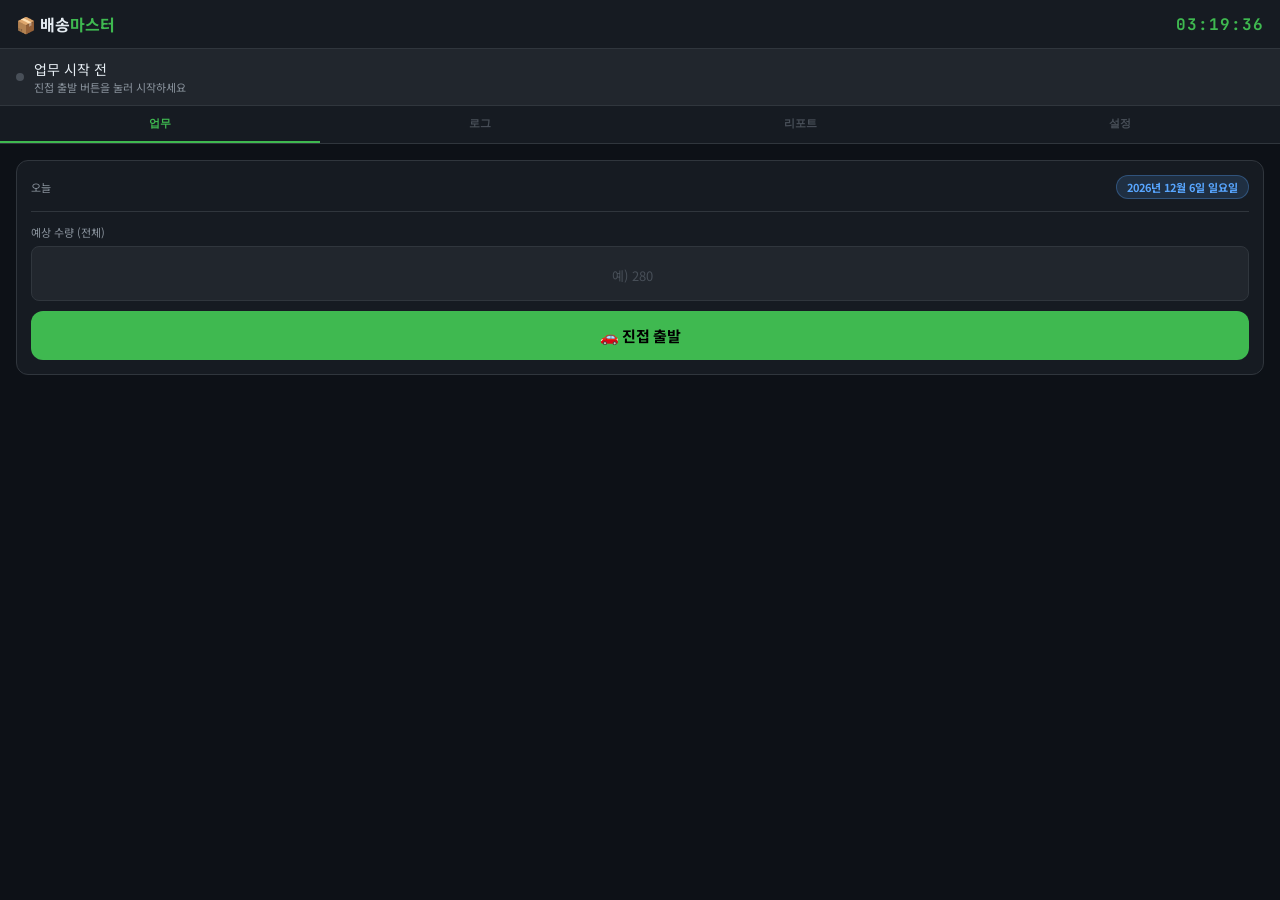
==== index.html @ 1170c0db "Add files via upload" ====
<!DOCTYPE html>
<html lang="ko">
<head>
<meta charset="UTF-8">
<meta name="viewport" content="width=device-width, initial-scale=1.0, user-scalable=no">
<meta name="apple-mobile-web-app-capable" content="yes">
<meta name="mobile-web-app-capable" content="yes">
<meta name="theme-color" content="#0d1117">
<title>배송 마스터</title>
<link rel="stylesheet" href="css/style.css">
<link rel="manifest" href="manifest.json">

</head>
<body>

<div id="app-header">
  <div class="app-title">📦 배송<span>마스터</span></div>
  <div id="live-clock">00:00:00</div>
</div>

<div id="status-bar">
  <div class="status-dot" id="sdot"></div>
  <div>
    <div id="stxt">업무 시작 전</div>
    <div id="ssub" style="font-size:11px;color:var(--text2);">진접 출발 버튼을 눌러 시작하세요</div>
  </div>
</div>

<div id="nav-tabs">
  <button class="nav-tab active" onclick="gotoPage('main')">업무</button>
  <button class="nav-tab" onclick="gotoPage('log')">로그</button>
  <button class="nav-tab" onclick="gotoPage('report')">리포트</button>
  <button class="nav-tab" onclick="gotoPage('settings')">설정</button>
</div>

<div id="content">

  <!-- MAIN -->
  <div class="page active" id="page-main">

    <!-- 출발 전 -->
    <div id="s-before" class="sec" style="padding-top:16px;">
      <div class="card">
        <div class="row"><span class="lbl">오늘</span><span id="today-txt" class="badge badge-blue"></span></div>
        <div class="divider"></div>
        <label class="inp-lbl">예상 수량 (전체)</label>
        <input type="number" class="inp center" id="exp-qty" placeholder="예) 280" inputmode="numeric">
        <button class="btn btn-green" id="btn-depart" onclick="doDepart()">🚗 진접 출발</button>
      </div>
    </div>

    <!-- 운전 중 -->
    <div id="s-driving" class="sec" style="display:none;padding-top:16px;">
      <div class="card hl-blue">
        <div class="row"><span class="lbl">진접 출발</span><span class="val blue" id="depart-disp"></span></div>
        <div class="row"><span class="lbl">경과</span><span class="val amber" id="drv-elapsed">00:00</span></div>
        <div class="divider"></div>
        <button class="btn btn-blue" id="btn-arrive" onclick="doArrive()">🏢 청량리 도착</button>
      </div>
    </div>

    <!-- 구역 설정 -->
    <div id="s-setup" class="sec" style="display:none;padding-top:16px;">
      <div class="card">
        <div class="row"><span class="lbl">운전 시간</span><span class="val amber" id="drv-result"></span></div>
        <div class="row"><span class="lbl">예상 수량</span><span class="val green" id="exp-disp"></span></div>
        <div class="divider"></div>
        <div class="sec-title">오늘 구역 순서 설정</div>
        <div id="zone-order"></div>
        <button class="btn btn-green" onclick="startFirstZone()" style="margin-top:8px;">✅ 설정 완료 · 1구역 시작</button>
      </div>
    </div>

    <!-- 작업 중 -->
    <div id="s-working" class="sec" style="display:none;padding-top:16px;">

      <div class="card hl-blue" style="margin-bottom:10px;">
        <div class="row">
          <div style="display:flex;align-items:center;gap:8px;">
            <span class="badge badge-blue" id="wz-badge">1구역</span>
            <span style="font-size:16px;font-weight:700;" id="wz-name">미주</span>
          </div>
          <span class="val blue" id="wz-elapsed" style="font-size:15px;">00:00</span>
        </div>
        <div class="row"><span class="lbl">시작</span><span class="val dim" id="wz-start"></span></div>
        <div class="row" id="remain-row" style="display:none;">
          <span class="lbl">잔여 수량</span>
          <span class="val amber" id="remain-qty" style="font-size:15px;"></span>
        </div>
      </div>

      <!-- 힐스 정리 선택 -->
      <div id="hils-choice" class="card hl-amber" style="display:none;margin-bottom:10px;">
        <div class="sec-title" style="margin-bottom:10px;">정리 작업 여부</div>
        <div class="btn-row">
          <button class="btn btn-amber btn-half" onclick="startCleanup()">🗂️ 정리 시작</button>
          <button class="btn btn-gray btn-half" onclick="skipCleanup()">⚡ 바로 시작</button>
        </div>
      </div>

      <!-- 힐스 정리 중 -->
      <div id="hils-cleanup" class="card hl-amber" style="display:none;margin-bottom:10px;">
        <div class="sec-title" style="margin-bottom:8px;">정리 작업 중</div>
        <div class="row"><span class="lbl">정리 시작</span><span class="val amber" id="cu-start">-</span></div>
        <div class="row"><span class="lbl">정리 종료</span><span class="val dim" id="cu-end">-</span></div>
        <button class="btn btn-amber" id="btn-cu-end" onclick="doCleanupEnd()">🗂️ 정리 끝</button>
      </div>

      <!-- 미주 입력 -->
      <div id="miju-sec" class="card" style="display:none;margin-bottom:10px;">
        <div class="sec-title" style="margin-bottom:10px;">미주 수량 입력</div>
        <label class="inp-lbl">A구간 (1,2,3동) — 예) 45 32 28 또는 1-45 2-32 3-28</label>
        <input type="text" class="inp" id="miju-a" placeholder="45 32 28" inputmode="decimal" oninput="parseMijuA()">
        <div class="parse-box" id="miju-a-result"></div>
        <label class="inp-lbl">전체 수량 (미주 합계)</label>
        <input type="number" class="inp" id="miju-total" placeholder="예) 165" inputmode="numeric" oninput="calcMijuB()">
        <div class="parse-box" id="miju-b-result"></div>
      </div>

      <!-- 일반 수량 -->
      <div id="gen-sec" class="card" style="display:none;margin-bottom:10px;">
        <div id="gen-auto-info" style="display:none;margin-bottom:10px;">
          <div class="parse-box" style="display:block;" id="gen-auto-box"></div>
        </div>
        <label class="inp-lbl" id="gen-qty-label">전체 수량 입력</label>
        <input type="number" class="inp center" id="gen-qty" placeholder="전체 수량" inputmode="numeric" style="margin-bottom:0;" oninput="calcAutoQty();updateRemainQtyWithInput();">
      </div>

      <div class="btn-row">
        <button class="btn btn-amber btn-half" onclick="openModal('m-event')">⚠️ 이벤트</button>
        <button class="btn btn-gray btn-half" onclick="openModal('m-helper')">🤝 도우미</button>
      </div>
      <button class="btn btn-blue" onclick="openOscanModal()" style="margin-bottom:8px;">📦 오스캔 (잘못 스캔 차감)</button>
      <button class="btn btn-red" id="btn-zone-end" onclick="doZoneEnd()">✅ 구역 종료</button>
    </div>

    <!-- 구역 사이 -->
    <div id="s-between" class="sec" style="display:none;padding-top:16px;">
      <div class="card">
        <div class="sec-title" style="margin-bottom:10px;">구역 완료</div>
        <div id="between-summary"></div>
        <div class="divider"></div>
        <div class="sec-title" style="margin-bottom:10px;">다음 구역</div>
        <div id="next-zone-card" style="margin-bottom:12px;"></div>
        <button class="btn btn-green" id="btn-next" onclick="doNextZone()">▶ 다음 구역 시작</button>
        <button class="btn btn-gray" onclick="doFinish()">🏁 오늘 업무 종료</button>
      </div>
    </div>

    <!-- 종료 -->
    <div id="s-done" class="sec" style="display:none;padding-top:16px;">
      <div class="card hl-green" style="text-align:center;padding:28px 16px;">
        <div style="font-size:36px;margin-bottom:8px;">🎉</div>
        <div style="font-size:17px;font-weight:700;margin-bottom:4px;">오늘 업무 완료!</div>
        <div style="font-size:12px;color:var(--text2);margin-bottom:20px;">수고하셨습니다</div>
        <button class="btn btn-green" onclick="gotoPage('report')">📋 리포트 보기</button>
        <button class="btn btn-gray" onclick="openResetModal()">🔄 새 업무 시작</button>
      </div>
    </div>

  </div>

  <!-- LOG -->
  <div class="page" id="page-log">
    <div class="log-wrap" id="log-box">
      <div class="empty"><div class="empty-icon">📋</div><div class="empty-txt">아직 기록이 없습니다</div></div>
    </div>
  </div>

  <!-- REPORT -->
  <div class="page" id="page-report">
    <!-- 리포트 서브탭 -->
    <div style="display:flex;background:var(--surface2);border-bottom:1px solid var(--border);">
      <button class="nav-tab active" id="rtab-today" onclick="showRTab('today')" style="font-size:11px;">오늘</button>
      <button class="nav-tab" id="rtab-week" onclick="showRTab('week')" style="font-size:11px;">주간</button>
      <button class="nav-tab" id="rtab-month" onclick="showRTab('month')" style="font-size:11px;">월간</button>
      <button class="nav-tab" id="rtab-search" onclick="showRTab('search')" style="font-size:11px;">조회</button>
    </div>

    <!-- 오늘 리포트 -->
    <div id="rtab-today-content" class="sec" style="padding-top:16px;">
      <div id="report-box">
        <div class="empty"><div class="empty-icon">📊</div><div class="empty-txt">업무 종료 후 리포트가 생성됩니다</div></div>
      </div>
    </div>

    <!-- 주간 분석 -->
    <div id="rtab-week-content" class="sec" style="padding-top:16px;display:none;">
      <div class="sec-title">주간 분석</div>
      <!-- 주 선택 -->
      <div class="btn-row" style="margin-bottom:12px;">
        <button class="btn btn-gray btn-half btn-sm" id="week-prev-btn" onclick="changeWeek(-1)">◀ 이전주</button>
        <button class="btn btn-gray btn-half btn-sm" id="week-next-btn" onclick="changeWeek(1)">다음주 ▶</button>
      </div>
      <div id="week-title" class="card" style="text-align:center;margin-bottom:10px;font-weight:700;color:var(--accent2);"></div>
      <div id="week-content"></div>
    </div>

    <!-- 월간 분석 -->
    <div id="rtab-month-content" class="sec" style="padding-top:16px;display:none;">
      <div class="sec-title">월간 분석</div>
      <div class="btn-row" style="margin-bottom:12px;">
        <button class="btn btn-gray btn-half btn-sm" onclick="changeMonth(-1)">◀ 이전달</button>
        <button class="btn btn-gray btn-half btn-sm" onclick="changeMonth(1)">다음달 ▶</button>
      </div>
      <div id="month-title" class="card" style="text-align:center;margin-bottom:10px;font-weight:700;color:var(--accent2);"></div>
      <div id="month-content"></div>
    </div>

    <!-- 날짜 조회 -->
    <div id="rtab-search-content" class="sec" style="padding-top:16px;display:none;">
      <div class="sec-title">날짜별 조회</div>
      <div class="card" style="margin-bottom:10px;">
        <label class="inp-lbl">날짜 선택</label>
        <input type="date" class="inp" id="search-date" style="margin-bottom:8px;" onchange="searchDate()">
      </div>
      <div id="search-result"></div>
    </div>
  </div>

  <!-- SETTINGS -->
  <div class="page" id="page-settings">
    <div class="sec" style="padding-top:16px;">
      <div class="sec-title">구역 관리</div>
      <div id="zone-settings"></div>
      <button class="btn btn-blue btn-sm" onclick="addZoneSetting()" style="margin-bottom:16px;">+ 구역 추가</button>

      <div class="sec-title">Gmail 백업 설정</div>
      <div class="card" style="margin-bottom:10px;">
        <label class="inp-lbl">Gmail 주소</label>
        <input type="email" class="inp" id="g-email" placeholder="your@gmail.com" style="margin-bottom:10px;">
        <label class="inp-lbl">앱 비밀번호 (구글 보안 설정에서 발급)</label>
        <input type="password" class="inp" id="g-pass" placeholder="16자리 앱 비밀번호" style="margin-bottom:0;">
      </div>
      <button class="btn btn-gray btn-sm" onclick="saveGmail()" style="margin-bottom:16px;">💾 저장</button>

      <div class="sec-title">휴무 설정</div>

      <!-- 달력 -->
      <div class="card" style="margin-bottom:10px;">
        <div style="display:flex;justify-content:space-between;align-items:center;margin-bottom:12px;">
          <button onclick="changeCalMonth(-1)" style="background:var(--surface2);border:1px solid var(--border);color:var(--text);border-radius:8px;padding:6px 12px;cursor:pointer;">◀</button>
          <span id="cal-title" style="font-size:15px;font-weight:700;"></span>
          <button onclick="changeCalMonth(1)" style="background:var(--surface2);border:1px solid var(--border);color:var(--text);border-radius:8px;padding:6px 12px;cursor:pointer;">▶</button>
        </div>
        <!-- 요일 헤더 -->
        <div style="display:grid;grid-template-columns:repeat(7,1fr);gap:2px;margin-bottom:4px;">
          <div style="text-align:center;font-size:11px;color:var(--red);font-weight:700;">일</div>
          <div style="text-align:center;font-size:11px;color:var(--text2);font-weight:700;">월</div>
          <div style="text-align:center;font-size:11px;color:var(--text2);font-weight:700;">화</div>
          <div style="text-align:center;font-size:11px;color:var(--text2);font-weight:700;">수</div>
          <div style="text-align:center;font-size:11px;color:var(--text2);font-weight:700;">목</div>
          <div style="text-align:center;font-size:11px;color:var(--text2);font-weight:700;">금</div>
          <div style="text-align:center;font-size:11px;color:var(--accent2);font-weight:700;">토</div>
        </div>
        <div id="cal-grid" style="display:grid;grid-template-columns:repeat(7,1fr);gap:2px;"></div>
        <div style="margin-top:10px;display:flex;gap:8px;flex-wrap:wrap;">
          <span style="font-size:11px;"><span style="color:var(--red);">●</span> 정기휴무</span>
          <span style="font-size:11px;"><span style="color:var(--amber);">●</span> 특별휴무</span>
          <span style="font-size:11px;"><span style="color:var(--accent);">●</span> 근무일</span>
        </div>
      </div>

      <!-- 4주 정기 패턴 -->
      <div class="card" style="margin-bottom:10px;">
        <div class="sec-title" style="margin-bottom:8px;">4주 정기 패턴 설정</div>
        <div style="font-size:11px;color:var(--text2);margin-bottom:10px;">버튼 탭으로 해당 주차 휴무 요일 설정</div>
        <div id="holiday-pattern"></div>
      </div>

      <!-- 특별 휴무 -->
      <div class="card" style="margin-bottom:10px;">
        <div class="sec-title" style="margin-bottom:8px;">특별 휴무</div>
        <div style="font-size:11px;color:var(--text2);margin-bottom:10px;">달력에서 날짜 탭 → 자동 입력</div>
        <div class="row" style="margin-bottom:8px;">
          <div style="flex:1;">
            <label class="inp-lbl">날짜</label>
            <input type="date" class="inp" id="special-date" style="margin-bottom:0;">
          </div>
          <div style="flex:1;margin-left:8px;">
            <label class="inp-lbl">사유</label>
            <input type="text" class="inp" id="special-reason" placeholder="구정, 추석, 개인사정..." style="margin-bottom:0;">
          </div>
        </div>
        <button class="btn btn-amber btn-sm" onclick="addSpecialHoliday()">+ 특별 휴무 추가</button>
        <div id="special-holiday-list" style="margin-top:10px;"></div>
      </div>

      <div class="sec-title">과거 데이터 입력</div>
      <div class="card" style="margin-bottom:10px;">
        <div style="font-size:12px;color:var(--text2);margin-bottom:10px;">구글 킵 등 기존 자료를 날짜별로 입력합니다</div>
        <button class="btn btn-blue btn-sm" onclick="openPastDataModal()">📅 과거 데이터 입력</button>
      </div>

      <div class="sec-title">앱 설치 (PWA)</div>
      <div class="card" style="margin-bottom:10px;">
        <div style="font-size:12px;color:var(--text2);margin-bottom:10px;">홈화면에 앱으로 설치하면 더 편리합니다</div>
        <button class="btn btn-green btn-sm" id="pwa-install-btn" onclick="installPWA()" style="display:none;">📱 홈화면에 설치</button>
        <div id="pwa-installed-msg" style="font-size:12px;color:var(--accent);display:none;">✅ 이미 설치되어 있습니다</div>
        <div id="pwa-guide" style="font-size:12px;color:var(--text2);">
          크롬: 주소창 우측 ⋮ → 홈화면에 추가<br>
          사파리: 공유 버튼 → 홈 화면에 추가
        </div>
      </div>

      <div class="sec-title">데이터 관리</div>
      <div class="btn-row">
        <button class="btn btn-gray btn-half btn-sm" onclick="doExport()">📤 내보내기</button>
        <button class="btn btn-gray btn-half btn-sm" onclick="doImport()">📥 가져오기</button>
      </div>
      <button class="btn btn-red btn-sm" onclick="openResetModal()" style="margin-top:4px;">🗑️ 오늘 초기화</button>
    </div>
  </div>

</div>

<!-- 이벤트 모달 -->
<div class="modal-bg" id="m-event">
  <div class="modal">
    <div class="modal-handle"></div>
    <div class="modal-title">⚠️ 이벤트 기록</div>
    <div class="btn-row">
      <button class="btn btn-gray btn-half btn-sm" onclick="setEvType('기상')">🌧️ 기상</button>
      <button class="btn btn-gray btn-half btn-sm" onclick="setEvType('도로')">🚦 도로</button>
    </div>
    <div class="btn-row" style="margin-bottom:12px;">
      <button class="btn btn-gray btn-half btn-sm" onclick="setEvType('상황')">⚡ 상황</button>
      <button class="btn btn-gray btn-half btn-sm" onclick="setEvType('개인')">🙋 개인</button>
    </div>
    <label class="inp-lbl">이벤트 종류</label>
    <input type="text" class="inp" id="ev-type" placeholder="직접 입력 또는 위에서 선택">
    <label class="inp-lbl">소요 시간 (분)</label>
    <input type="number" class="inp" id="ev-min" placeholder="예) 25" inputmode="numeric">
    <label class="inp-lbl">메모 (선택)</label>
    <input type="text" class="inp" id="ev-memo" placeholder="상세 내용" style="margin-bottom:12px;">
    <div class="btn-row"><button class="btn btn-gray btn-half" onclick="closeModal('m-event')">취소</button><button class="btn btn-amber btn-half" onclick="saveEvent()">저장</button></div>
  </div>
</div>

<!-- 도우미 모달 -->
<div class="modal-bg" id="m-helper">
  <div class="modal">
    <div class="modal-handle"></div>
    <div class="modal-title">🤝 도우미 배송</div>
    <div class="btn-row" style="margin-bottom:4px;">
      <button class="btn btn-gray btn-half btn-sm" id="h-give-btn" onclick="setHelper('give')">내가 도움(무보수)</button>
    </div>
    <div class="btn-row" style="margin-bottom:12px;">
      <button class="btn btn-gray btn-half btn-sm" id="h-paid-btn" onclick="setHelper('paid')">유료 받기</button>
      <button class="btn btn-gray btn-half btn-sm" id="h-trade-btn" onclick="setHelper('trade')">상계 교환</button>
    </div>
    <div id="h-give-box" style="display:none;">
      <div style="font-size:12px;color:var(--amber);margin-bottom:8px;">⚠️ 수량/효율 미포함 · 시간만 기록</div>
      <label class="inp-lbl">소요 시간 (분)</label>
      <input type="number" class="inp" id="h-min" placeholder="예) 60" inputmode="numeric">
    </div>
    <div id="h-paid-box" style="display:none;"><div style="font-size:12px;color:var(--accent);margin-bottom:12px;">✅ 수량/효율 정상 포함</div></div>
    <div id="h-trade-box" style="display:none;"><div style="font-size:12px;color:var(--purple);margin-bottom:12px;">🔄 상계 처리 · 누적 추적</div></div>
    <div class="btn-row"><button class="btn btn-gray btn-half" onclick="closeModal('m-helper')">취소</button><button class="btn btn-blue btn-half" onclick="saveHelper()">저장</button></div>
  </div>
</div>

<!-- 수량 확인 모달 -->
<div class="modal-bg" id="m-confirm">
  <div class="modal">
    <div class="modal-handle"></div>
    <div class="modal-title">📋 수량 확인</div>
    <div id="confirm-content"></div>
    <div class="btn-row" style="margin-top:8px;"><button class="btn btn-gray btn-half" onclick="closeModal('m-confirm')">수정</button><button class="btn btn-green btn-half" onclick="confirmZone()">확정</button></div>
  </div>
</div>

<!-- 초기화 확인 모달 -->
<div class="modal-bg" id="m-reset">
  <div class="modal">
    <div class="modal-handle"></div>
    <div class="modal-title">🗑️ 오늘 데이터 초기화</div>
    <div style="text-align:center;padding:8px 0 16px;">
      <div style="font-size:28px;margin-bottom:10px;">⚠️</div>
      <div style="font-size:14px;color:var(--text);margin-bottom:6px;">오늘 데이터를 초기화합니다</div>
      <div style="font-size:12px;color:var(--red);">되돌릴 수 없습니다</div>
    </div>
    <div class="btn-row">
      <button class="btn btn-gray btn-half" onclick="closeModal('m-reset')">취소</button>
      <button class="btn btn-red btn-half" onclick="doResetConfirmed()">초기화</button>
    </div>
  </div>
</div>

<!-- Gmail 백업 모달 -->
<div class="modal-bg" id="m-gmail">
  <div class="modal">
    <div class="modal-handle"></div>
    <div class="modal-title">📧 Gmail 백업</div>
    <div id="gmail-unsent-list" style="margin-bottom:16px;"></div>
    <div class="btn-row">
      <button class="btn btn-gray btn-half" onclick="closeModal('m-gmail')">닫기</button>
      <button class="btn btn-amber btn-half" id="btn-send-all" onclick="sendAllGmail()">전체 전송</button>
    </div>
  </div>
</div>

<!-- 과거 데이터 입력 모달 -->
<div class="modal-bg" id="m-past-data">
  <div class="modal" style="max-height:85vh;overflow-y:auto;">
    <div class="modal-handle"></div>
    <div class="modal-title">📅 과거 데이터 입력</div>

    <label class="inp-lbl">날짜</label>
    <input type="date" class="inp" id="past-date" style="margin-bottom:10px;">

    <label class="inp-lbl">진접 출발</label>
    <input type="time" class="inp" id="past-depart" style="margin-bottom:10px;">

    <label class="inp-lbl">청량리 도착</label>
    <input type="time" class="inp" id="past-arrive" style="margin-bottom:10px;">

    <label class="inp-lbl">예상 수량</label>
    <input type="number" class="inp" id="past-exp-qty" placeholder="스캔 수량" inputmode="numeric" style="margin-bottom:10px;">

    <div class="sec-title" style="margin-bottom:8px;">구역별 데이터</div>
    <div id="past-zones-wrap"></div>
    <button class="btn btn-surface btn-sm" onclick="addPastZone()" style="margin-bottom:12px;">+ 구역 추가</button>

    <label class="inp-lbl">메모 (선택)</label>
    <input type="text" class="inp" id="past-memo" placeholder="특이사항" style="margin-bottom:12px;">

    <div class="btn-row">
      <button class="btn btn-gray btn-half" onclick="closeModal('m-past-data')">취소</button>
      <button class="btn btn-green btn-half" onclick="savePastData()">저장</button>
    </div>
  </div>
</div>

<!-- 로그 이벤트 추가 모달 -->
<div class="modal-bg" id="m-log-event">
  <div class="modal">
    <div class="modal-handle"></div>
    <div class="modal-title">⚠️ 이벤트 추가</div>
    <div id="log-event-zone-info" style="text-align:center;font-size:13px;color:var(--accent2);margin-bottom:14px;"></div>
    <div class="btn-row" style="margin-bottom:8px;">
      <button class="btn btn-gray btn-half btn-sm" onclick="setLogEvType('기상')">🌧️ 기상</button>
      <button class="btn btn-gray btn-half btn-sm" onclick="setLogEvType('도로')">🚦 도로</button>
    </div>
    <div class="btn-row" style="margin-bottom:12px;">
      <button class="btn btn-gray btn-half btn-sm" onclick="setLogEvType('상황')">⚡ 상황</button>
      <button class="btn btn-gray btn-half btn-sm" onclick="setLogEvType('개인')">🙋 개인</button>
    </div>
    <label class="inp-lbl">이벤트 종류</label>
    <input type="text" class="inp" id="log-ev-type" placeholder="직접 입력 또는 위에서 선택">
    <label class="inp-lbl">소요 시간 (분)</label>
    <input type="number" class="inp" id="log-ev-min" placeholder="예) 20" inputmode="numeric">
    <label class="inp-lbl">메모 (선택)</label>
    <input type="text" class="inp" id="log-ev-memo" placeholder="상세 내용" style="margin-bottom:12px;">
    <div class="btn-row">
      <button class="btn btn-gray btn-half" onclick="closeModal('m-log-event')">취소</button>
      <button class="btn btn-amber btn-half" onclick="saveLogEvent()">저장</button>
    </div>
  </div>
</div>

<!-- 오스캔 모달 -->
<div class="modal-bg" id="m-oscan">
  <div class="modal">
    <div class="modal-handle"></div>
    <div class="modal-title">📦 오스캔 차감</div>
    <div style="font-size:12px;color:var(--text2);text-align:center;margin-bottom:14px;">
      잘못 스캔된 수량을 입력하면<br>해당 구역 수량에서 차감됩니다
    </div>
    <label class="inp-lbl">차감 수량</label>
    <input type="number" class="inp center" id="oscan-qty" placeholder="예) 3" inputmode="numeric">
    <label class="inp-lbl">사유 (선택)</label>
    <input type="text" class="inp" id="oscan-reason" placeholder="어제 물건 잘못 스캔 등" style="margin-bottom:12px;">
    <div class="btn-row">
      <button class="btn btn-gray btn-half" onclick="closeModal('m-oscan')">취소</button>
      <button class="btn btn-blue btn-half" onclick="saveOscan()">차감</button>
    </div>
  </div>
</div>

<div id="toast"></div>



<script src="js/state.js"></script>
<script src="js/ui.js"></script>
<script src="js/zones.js"></script>
<script src="js/events.js"></script>
<script src="js/report.js"></script>
<script src="js/analysis.js"></script>
<script src="js/holiday.js"></script>
<script src="js/backup.js"></script>
<script src="js/init.js"></script>
</body>
</html>
---- css/style.css ----
@import url('https://fonts.googleapis.com/css2?family=Noto+Sans+KR:wght@300;400;500;700;900&family=JetBrains+Mono:wght@400;600;700&display=swap');

:root {
  --bg: #0d1117;
  --surface: #161b22;
  --surface2: #21262d;
  --border: #30363d;
  --accent: #3fb950;
  --accent-dim: rgba(63,185,80,0.15);
  --accent2: #58a6ff;
  --accent2-dim: rgba(88,166,255,0.15);
  --amber: #d29922;
  --amber-dim: rgba(210,153,34,0.15);
  --red: #f85149;
  --red-dim: rgba(248,81,73,0.15);
  --purple: #bc8cff;
  --text: #e6edf3;
  --text2: #8b949e;
  --text3: #484f58;
  --r: 12px;
}

* { box-sizing: border-box; margin: 0; padding: 0; -webkit-tap-highlight-color: transparent; }

body {
  font-family: 'Noto Sans KR', sans-serif;
  background: var(--bg);
  color: var(--text);
  min-height: 100dvh;
  display: flex;
  flex-direction: column;
  font-size: 14px;
  overscroll-behavior: none;
}

#app-header {
  background: var(--surface);
  border-bottom: 1px solid var(--border);
  padding: 12px 16px;
  display: flex;
  justify-content: space-between;
  align-items: center;
  position: sticky;
  top: 0;
  z-index: 200;
}
.app-title { font-size: 16px; font-weight: 700; }
.app-title span { color: var(--accent); }
#live-clock { font-family: 'JetBrains Mono', monospace; font-size: 16px; font-weight: 700; color: var(--accent); letter-spacing: 1px; }

#status-bar {
  background: var(--surface2);
  border-bottom: 1px solid var(--border);
  padding: 10px 16px;
  display: flex;
  align-items: center;
  gap: 10px;
  min-height: 50px;
}
.status-dot { width: 8px; height: 8px; border-radius: 50%; background: var(--text3); flex-shrink: 0; transition: all .3s; }
.status-dot.active { background: var(--accent); box-shadow: 0 0 8px var(--accent); animation: pulse 2s infinite; }
.status-dot.driving { background: var(--accent2); box-shadow: 0 0 8px var(--accent2); animation: pulse 2s infinite; }
.status-dot.warn { background: var(--amber); }
@keyframes pulse { 0%,100%{opacity:1}50%{opacity:.4} }
#status-text { font-size: 13px; font-weight: 600; }
#status-sub { font-size: 11px; color: var(--text2); }

#nav-tabs { display: flex; background: var(--surface); border-bottom: 1px solid var(--border); }
.nav-tab { flex: 1; padding: 10px 4px; font-size: 11px; font-weight: 700; color: var(--text3); border: none; background: transparent; cursor: pointer; border-bottom: 2px solid transparent; transition: all .2s; }
.nav-tab.active { color: var(--accent); border-bottom-color: var(--accent); }

#content { flex: 1; overflow-y: auto; padding-bottom: 24px; }
.page { display: none; }
.page.active { display: block; }

.sec { padding: 14px 16px 0; }
.sec-title { font-size: 10px; font-weight: 700; color: var(--text3); letter-spacing: 1.5px; text-transform: uppercase; margin-bottom: 10px; }

.card { background: var(--surface); border: 1px solid var(--border); border-radius: var(--r); padding: 14px; margin-bottom: 10px; }
.card.hl-green { border-color: var(--accent); }
.card.hl-blue { border-color: var(--accent2); }
.card.hl-amber { border-color: var(--amber); }

.row { display: flex; justify-content: space-between; align-items: center; gap: 8px; margin-bottom: 8px; }
.row:last-child { margin-bottom: 0; }
.lbl { font-size: 11px; color: var(--text2); }
.val { font-family: 'JetBrains Mono', monospace; font-size: 16px; font-weight: 700; }
.val.green { color: var(--accent); }
.val.blue { color: var(--accent2); }
.val.amber { color: var(--amber); }
.val.dim { color: var(--text2); font-size: 13px; }

.btn { display: flex; align-items: center; justify-content: center; gap: 6px; width: 100%; padding: 14px; border-radius: var(--r); border: none; font-size: 15px; font-weight: 700; font-family: inherit; cursor: pointer; transition: all .15s; letter-spacing: -.3px; }
.btn:active:not(:disabled) { transform: scale(.97); }
.btn:disabled { opacity: .3; cursor: not-allowed; }
.btn + .btn { margin-top: 8px; }
.btn-green { background: var(--accent); color: #000; }
.btn-blue { background: var(--accent2-dim); color: var(--accent2); border: 1px solid rgba(88,166,255,.3); }
.btn-amber { background: var(--amber-dim); color: var(--amber); border: 1px solid rgba(210,153,34,.3); }
.btn-red { background: var(--red-dim); color: var(--red); border: 1px solid rgba(248,81,73,.3); }
.btn-gray { background: var(--surface2); color: var(--text); border: 1px solid var(--border); }
.btn-sm { padding: 9px 14px; font-size: 13px; }
.btn-half { width: auto; flex: 1; }
.btn-row { display: flex; gap: 8px; margin-bottom: 8px; }

.badge { display: inline-flex; align-items: center; padding: 3px 10px; border-radius: 99px; font-size: 11px; font-weight: 700; }
.badge-green { background: var(--accent-dim); color: var(--accent); border: 1px solid rgba(63,185,80,.3); }
.badge-blue { background: var(--accent2-dim); color: var(--accent2); border: 1px solid rgba(88,166,255,.3); }
.badge-amber { background: var(--amber-dim); color: var(--amber); border: 1px solid rgba(210,153,34,.3); }
.badge-red { background: var(--red-dim); color: var(--red); border: 1px solid rgba(248,81,73,.3); }
.badge-purple { background: rgba(188,140,255,.12); color: var(--purple); border: 1px solid rgba(188,140,255,.3); }

.inp-lbl { font-size: 11px; color: var(--text2); margin-bottom: 6px; display: block; }
.inp { width: 100%; background: var(--surface2); border: 1px solid var(--border); border-radius: 8px; padding: 12px 14px; color: var(--text); font-size: 16px; font-family: 'JetBrains Mono', monospace; outline: none; transition: border .2s; margin-bottom: 10px; }
.inp:focus { border-color: var(--accent); }
.inp::placeholder { color: var(--text3); font-size: 13px; font-family: 'Noto Sans KR', sans-serif; }
.inp.center { text-align: center; font-size: 22px; }
.inp-group { margin-bottom: 10px; }

.divider { height: 1px; background: var(--border); margin: 12px 0; }

.stat-grid { display: grid; grid-template-columns: 1fr 1fr; gap: 8px; margin-bottom: 10px; }
.stat-box { background: var(--surface); border: 1px solid var(--border); border-radius: var(--r); padding: 12px; text-align: center; }
.stat-lbl { font-size: 10px; color: var(--text2); margin-bottom: 4px; }
.stat-val { font-size: 20px; font-weight: 700; font-family: 'JetBrains Mono', monospace; }
.stat-sub { font-size: 10px; color: var(--text2); margin-top: 2px; }

.eff-row { display: flex; justify-content: space-between; align-items: center; padding: 7px 0; border-bottom: 1px solid var(--border); }
.eff-row:last-child { border-bottom: none; }
.eff-lbl { font-size: 12px; color: var(--text2); }
.eff-val { font-family: 'JetBrains Mono', monospace; font-size: 14px; font-weight: 700; }

.parse-box { background: var(--surface2); border: 1px solid var(--border); border-radius: 8px; padding: 10px; margin-bottom: 10px; font-family: 'JetBrains Mono', monospace; font-size: 12px; display: none; }
.parse-row { display: flex; justify-content: space-between; padding: 3px 0; border-bottom: 1px solid var(--border); }
.parse-row:last-child { border-bottom: none; }
.pk { color: var(--text2); }
.pv { color: var(--accent); font-weight: 700; }
.pv.blue { color: var(--accent2); }

.log-wrap { padding: 14px 16px; }
.log-item { display: flex; gap: 12px; padding-bottom: 16px; position: relative; }
.log-item::before { content: ''; position: absolute; left: 7px; top: 18px; bottom: 0; width: 2px; background: var(--border); }
.log-item:last-child::before { display: none; }
.log-dot { width: 16px; height: 16px; border-radius: 50%; background: var(--surface2); border: 2px solid var(--border); flex-shrink: 0; margin-top: 2px; z-index: 1; }
.log-dot.g { background: var(--accent); border-color: var(--accent); }
.log-dot.b { background: var(--accent2); border-color: var(--accent2); }
.log-dot.a { background: var(--amber); border-color: var(--amber); }
.log-dot.p { background: var(--purple); border-color: var(--purple); }
.log-dot.pulse { background: var(--accent2); border-color: var(--accent2); box-shadow: 0 0 10px var(--accent2); animation: pulse 1.5s infinite; }
.log-dot.cu { background: #a78bfa; border-color: #a78bfa; } /* 정리 전용 */
.log-body { flex: 1; }
.log-title { font-size: 13px; font-weight: 600; }
.log-time { font-size: 11px; color: var(--text2); font-family: 'JetBrains Mono', monospace; margin-top: 2px; }
.log-detail { font-size: 12px; color: var(--text2); margin-top: 3px; }

.zone-card { background: var(--surface); border: 1px solid var(--border); border-radius: var(--r); padding: 12px 14px; margin-bottom: 8px; display: flex; align-items: center; gap: 12px; }
.zone-num { width: 30px; height: 30px; border-radius: 8px; background: var(--surface2); display: flex; align-items: center; justify-content: center; font-size: 13px; font-weight: 700; color: var(--text2); flex-shrink: 0; }
.zone-num.on { background: var(--accent-dim); color: var(--accent); }
.zone-info { flex: 1; }
.zone-name { font-size: 14px; font-weight: 600; }
.zone-sub { font-size: 11px; color: var(--text2); margin-top: 2px; }
.zone-actions { display: flex; gap: 4px; }
.zone-mv { background: var(--surface2); border: 1px solid var(--border); border-radius: 6px; padding: 5px 8px; font-size: 12px; cursor: pointer; color: var(--text2); }

.modal-bg { position: fixed; inset: 0; background: rgba(0,0,0,.75); z-index: 300; display: none; align-items: flex-end; justify-content: center; backdrop-filter: blur(4px); }
.modal-bg.open { display: flex; }
.modal { background: var(--surface); border: 1px solid var(--border); border-radius: 20px 20px 0 0; padding: 20px 16px 32px; width: 100%; max-width: 480px; animation: up .25s ease; }
@keyframes up { from{transform:translateY(100%)} to{transform:translateY(0)} }
.modal-handle { width: 40px; height: 4px; background: var(--border); border-radius: 2px; margin: 0 auto 16px; }
.modal-title { font-size: 16px; font-weight: 700; text-align: center; margin-bottom: 16px; }

.report-box { background: var(--surface); border: 1px solid var(--border); border-radius: var(--r); padding: 14px; margin-bottom: 10px; font-family: 'JetBrains Mono', monospace; font-size: 11.5px; line-height: 1.9; white-space: pre-wrap; word-break: break-all; color: var(--text2); }
.report-box strong { color: var(--text); }

.empty { text-align: center; padding: 48px 24px; color: var(--text3); }
.empty-icon { font-size: 40px; margin-bottom: 10px; }
.empty-txt { font-size: 13px; }

#toast { position: fixed; bottom: 24px; left: 50%; transform: translateX(-50%) translateY(80px); background: var(--surface2); border: 1px solid var(--border); border-radius: 99px; padding: 10px 20px; font-size: 13px; font-weight: 500; z-index: 500; transition: transform .3s ease; white-space: nowrap; max-width: 85vw; text-align: center; }
#toast.show { transform: translateX(-50%) translateY(0); }

::-webkit-scrollbar { width: 3px; }
::-webkit-scrollbar-thumb { background: var(--border); border-radius: 2px; }
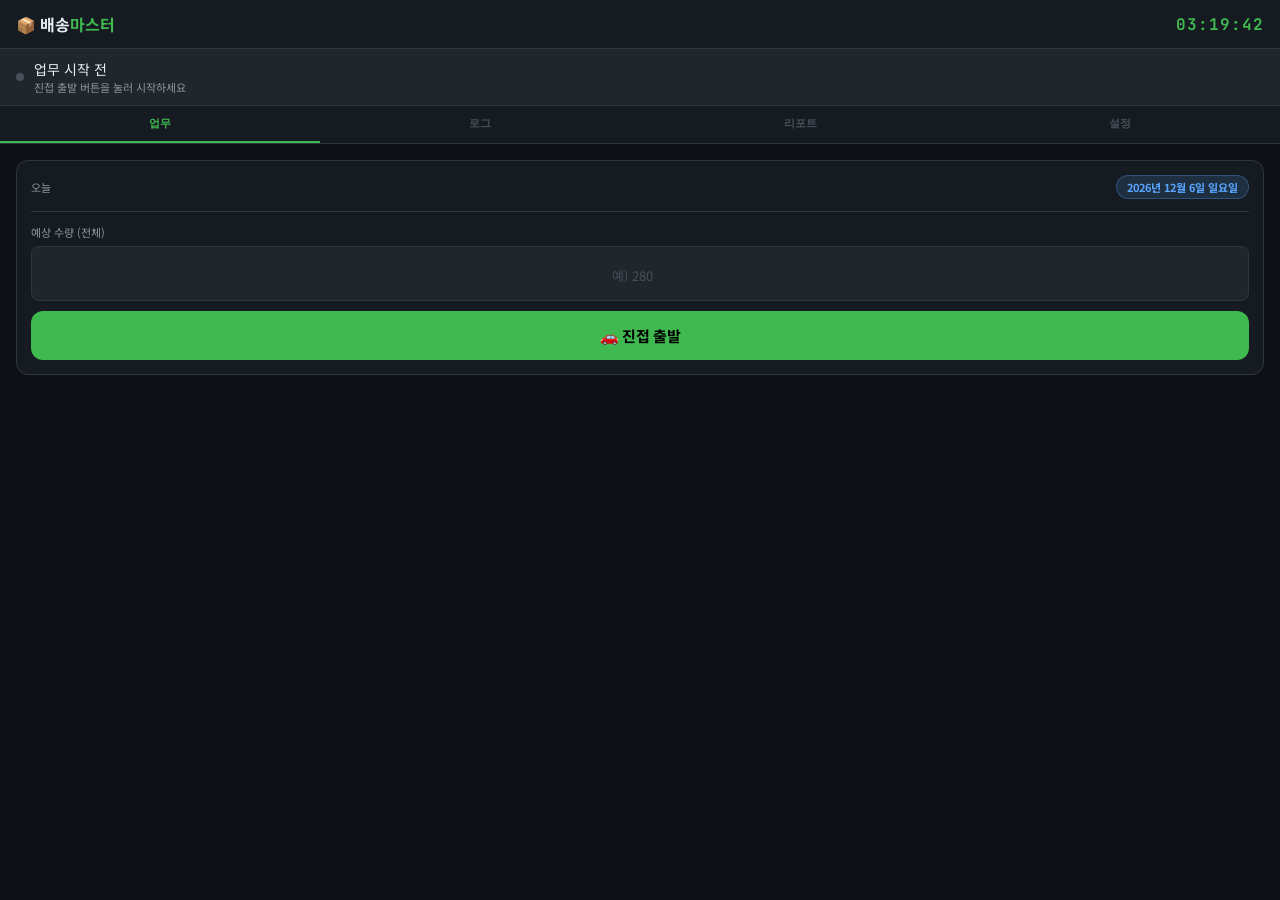
==== commit 310b2277: "Add files via upload" ====
--- a/index.html
+++ b/index.html
@@ -91,7 +91,7 @@
 
       <!-- 힐스 정리 선택 -->
       <div id="hils-choice" class="card hl-amber" style="display:none;margin-bottom:10px;">
-        <div class="sec-title" style="margin-bottom:10px;">정리 작업 여부</div>
+        <div class="sec-title" style="margin-bottom:10px;" id="choice-title">정리 작업 여부</div>
         <div class="btn-row">
           <button class="btn btn-amber btn-half" onclick="startCleanup()">🗂️ 정리 시작</button>
           <button class="btn btn-gray btn-half" onclick="skipCleanup()">⚡ 바로 시작</button>
@@ -323,9 +323,16 @@
       <button class="btn btn-gray btn-half btn-sm" onclick="setEvType('기상')">🌧️ 기상</button>
       <button class="btn btn-gray btn-half btn-sm" onclick="setEvType('도로')">🚦 도로</button>
     </div>
-    <div class="btn-row" style="margin-bottom:12px;">
+    <div class="btn-row" style="margin-bottom:8px;">
       <button class="btn btn-gray btn-half btn-sm" onclick="setEvType('상황')">⚡ 상황</button>
       <button class="btn btn-gray btn-half btn-sm" onclick="setEvType('개인')">🙋 개인</button>
+    </div>
+    <div class="btn-row" style="margin-bottom:12px;">
+      <button class="btn btn-amber" style="width:100%;" onclick="setEvType('선완료');document.getElementById('pre-complete-box').style.display='block';">📦 선완료 (내일 배송)</button>
+    </div>
+    <div id="pre-complete-box" style="display:none;margin-bottom:4px;">
+      <label class="inp-lbl">선완료 수량</label>
+      <input type="number" class="inp center" id="ev-pre-qty" placeholder="예) 6" inputmode="numeric">
     </div>
     <label class="inp-lbl">이벤트 종류</label>
     <input type="text" class="inp" id="ev-type" placeholder="직접 입력 또는 위에서 선택">
@@ -442,9 +449,16 @@
       <button class="btn btn-gray btn-half btn-sm" onclick="setLogEvType('기상')">🌧️ 기상</button>
       <button class="btn btn-gray btn-half btn-sm" onclick="setLogEvType('도로')">🚦 도로</button>
     </div>
-    <div class="btn-row" style="margin-bottom:12px;">
+    <div class="btn-row" style="margin-bottom:8px;">
       <button class="btn btn-gray btn-half btn-sm" onclick="setLogEvType('상황')">⚡ 상황</button>
       <button class="btn btn-gray btn-half btn-sm" onclick="setLogEvType('개인')">🙋 개인</button>
+    </div>
+    <div class="btn-row" style="margin-bottom:12px;">
+      <button class="btn btn-amber" style="width:100%;" onclick="setLogEvType('선완료');document.getElementById('log-pre-complete-box').style.display='block';">📦 선완료 (내일 배송)</button>
+    </div>
+    <div id="log-pre-complete-box" style="display:none;margin-bottom:4px;">
+      <label class="inp-lbl">선완료 수량</label>
+      <input type="number" class="inp center" id="log-ev-pre-qty" placeholder="예) 6" inputmode="numeric">
     </div>
     <label class="inp-lbl">이벤트 종류</label>
     <input type="text" class="inp" id="log-ev-type" placeholder="직접 입력 또는 위에서 선택">
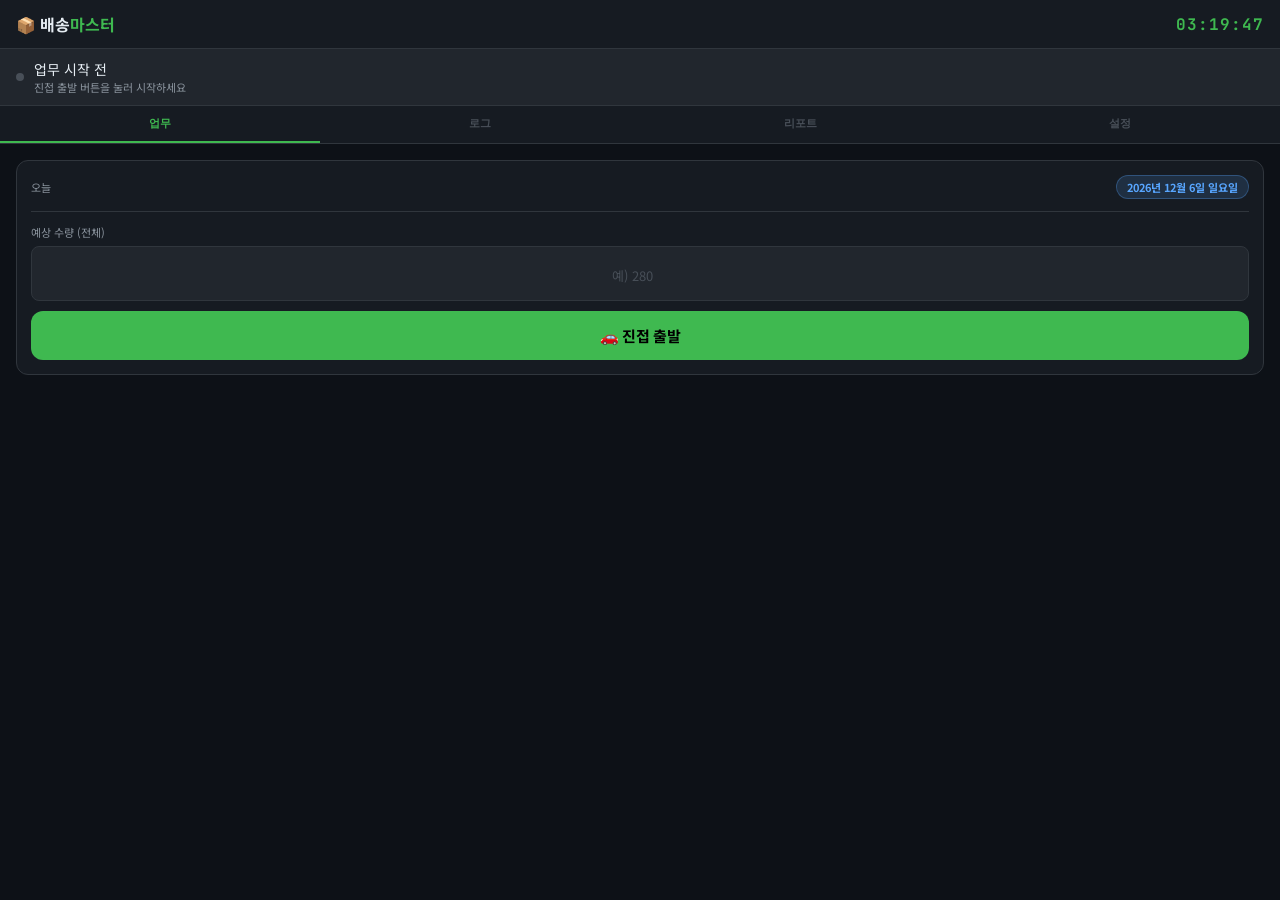
==== commit 11ec805a: "Add files via upload" ====
--- a/index.html
+++ b/index.html
@@ -228,9 +228,7 @@
       <div class="sec-title">Gmail 백업 설정</div>
       <div class="card" style="margin-bottom:10px;">
         <label class="inp-lbl">Gmail 주소</label>
-        <input type="email" class="inp" id="g-email" placeholder="your@gmail.com" style="margin-bottom:10px;">
-        <label class="inp-lbl">앱 비밀번호 (구글 보안 설정에서 발급)</label>
-        <input type="password" class="inp" id="g-pass" placeholder="16자리 앱 비밀번호" style="margin-bottom:0;">
+        <input type="email" class="inp" id="g-email" placeholder="your@gmail.com" style="margin-bottom:0;">
       </div>
       <button class="btn btn-gray btn-sm" onclick="saveGmail()" style="margin-bottom:16px;">💾 저장</button>
 
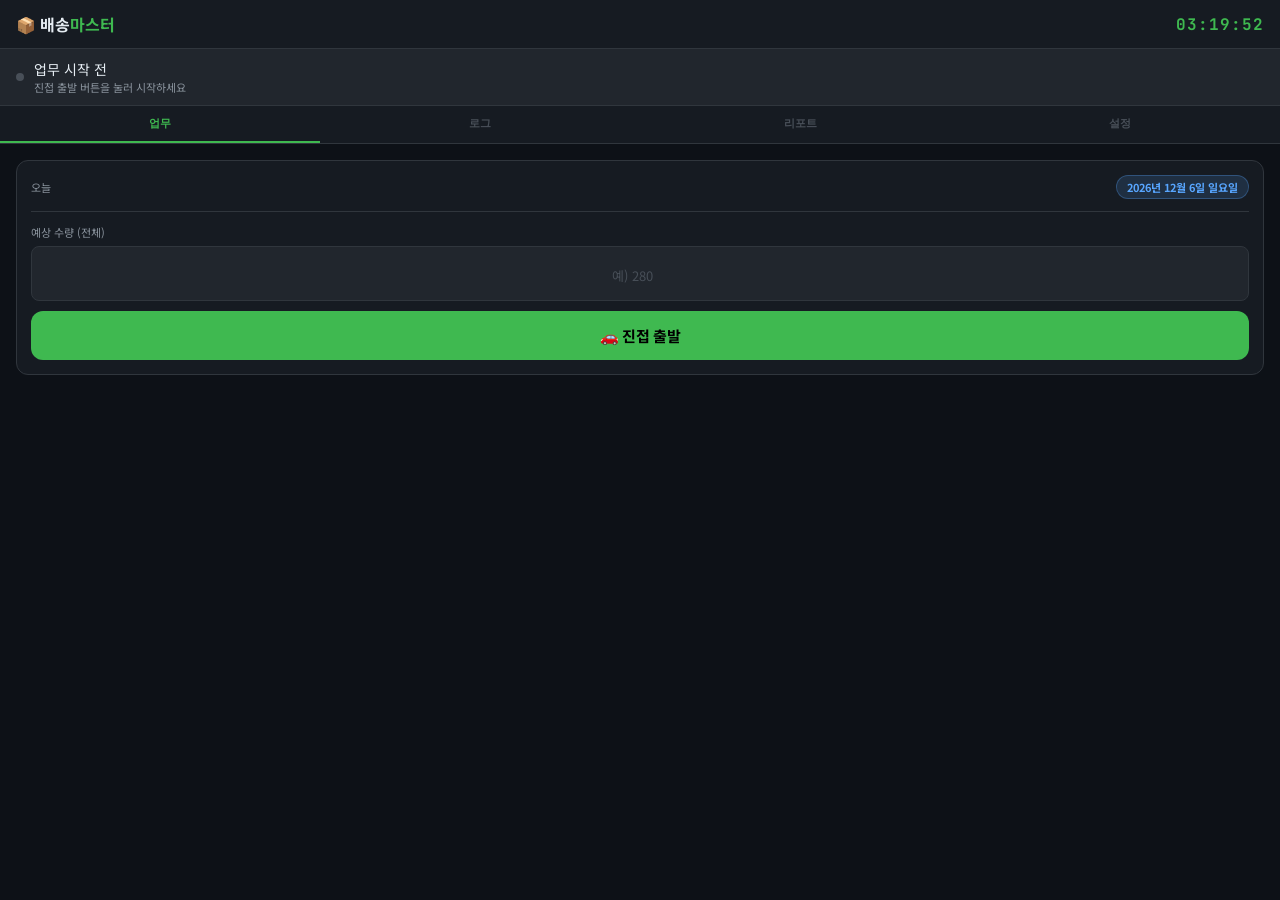
==== commit bf96fe70: "Add files via upload" ====
--- a/index.html
+++ b/index.html
@@ -128,7 +128,7 @@
 
       <div class="btn-row">
         <button class="btn btn-amber btn-half" onclick="openModal('m-event')">⚠️ 이벤트</button>
-        <button class="btn btn-gray btn-half" onclick="openModal('m-helper')">🤝 도우미</button>
+        <button class="btn btn-gray btn-half" onclick="openHelperModal()">🤝 도우미</button>
       </div>
       <button class="btn btn-blue" onclick="openOscanModal()" style="margin-bottom:8px;">📦 오스캔 (잘못 스캔 차감)</button>
       <button class="btn btn-red" id="btn-zone-end" onclick="doZoneEnd()">✅ 구역 종료</button>
@@ -348,19 +348,27 @@
     <div class="modal-handle"></div>
     <div class="modal-title">🤝 도우미 배송</div>
     <div class="btn-row" style="margin-bottom:4px;">
+      <button class="btn btn-gray btn-half btn-sm" id="h-trade-btn" onclick="setHelper('trade')">서로 도움</button>
+      <button class="btn btn-gray btn-half btn-sm" id="h-paid-btn" onclick="setHelper('paid')">유료 받기</button>
+    </div>
+    <div class="btn-row" style="margin-bottom:12px;">
       <button class="btn btn-gray btn-half btn-sm" id="h-give-btn" onclick="setHelper('give')">내가 도움(무보수)</button>
     </div>
-    <div class="btn-row" style="margin-bottom:12px;">
-      <button class="btn btn-gray btn-half btn-sm" id="h-paid-btn" onclick="setHelper('paid')">유료 받기</button>
-      <button class="btn btn-gray btn-half btn-sm" id="h-trade-btn" onclick="setHelper('trade')">상계 교환</button>
+    <div id="h-trade-box" style="display:none;">
+      <div style="font-size:12px;color:var(--purple);margin-bottom:8px;">🔄 서로 도움 · 효율 미포함</div>
+      <label class="inp-lbl">도우미 배송 수량</label>
+      <input type="number" class="inp" id="h-trade-qty" placeholder="예) 60" inputmode="numeric">
+    </div>
+    <div id="h-paid-box" style="display:none;">
+      <div style="font-size:12px;color:var(--accent);margin-bottom:8px;">✅ 수량/효율 정상 포함</div>
+      <label class="inp-lbl">도우미 배송 수량</label>
+      <input type="number" class="inp" id="h-paid-qty" placeholder="예) 30" inputmode="numeric">
     </div>
     <div id="h-give-box" style="display:none;">
       <div style="font-size:12px;color:var(--amber);margin-bottom:8px;">⚠️ 수량/효율 미포함 · 시간만 기록</div>
       <label class="inp-lbl">소요 시간 (분)</label>
       <input type="number" class="inp" id="h-min" placeholder="예) 60" inputmode="numeric">
     </div>
-    <div id="h-paid-box" style="display:none;"><div style="font-size:12px;color:var(--accent);margin-bottom:12px;">✅ 수량/효율 정상 포함</div></div>
-    <div id="h-trade-box" style="display:none;"><div style="font-size:12px;color:var(--purple);margin-bottom:12px;">🔄 상계 처리 · 누적 추적</div></div>
     <div class="btn-row"><button class="btn btn-gray btn-half" onclick="closeModal('m-helper')">취소</button><button class="btn btn-blue btn-half" onclick="saveHelper()">저장</button></div>
   </div>
 </div>
